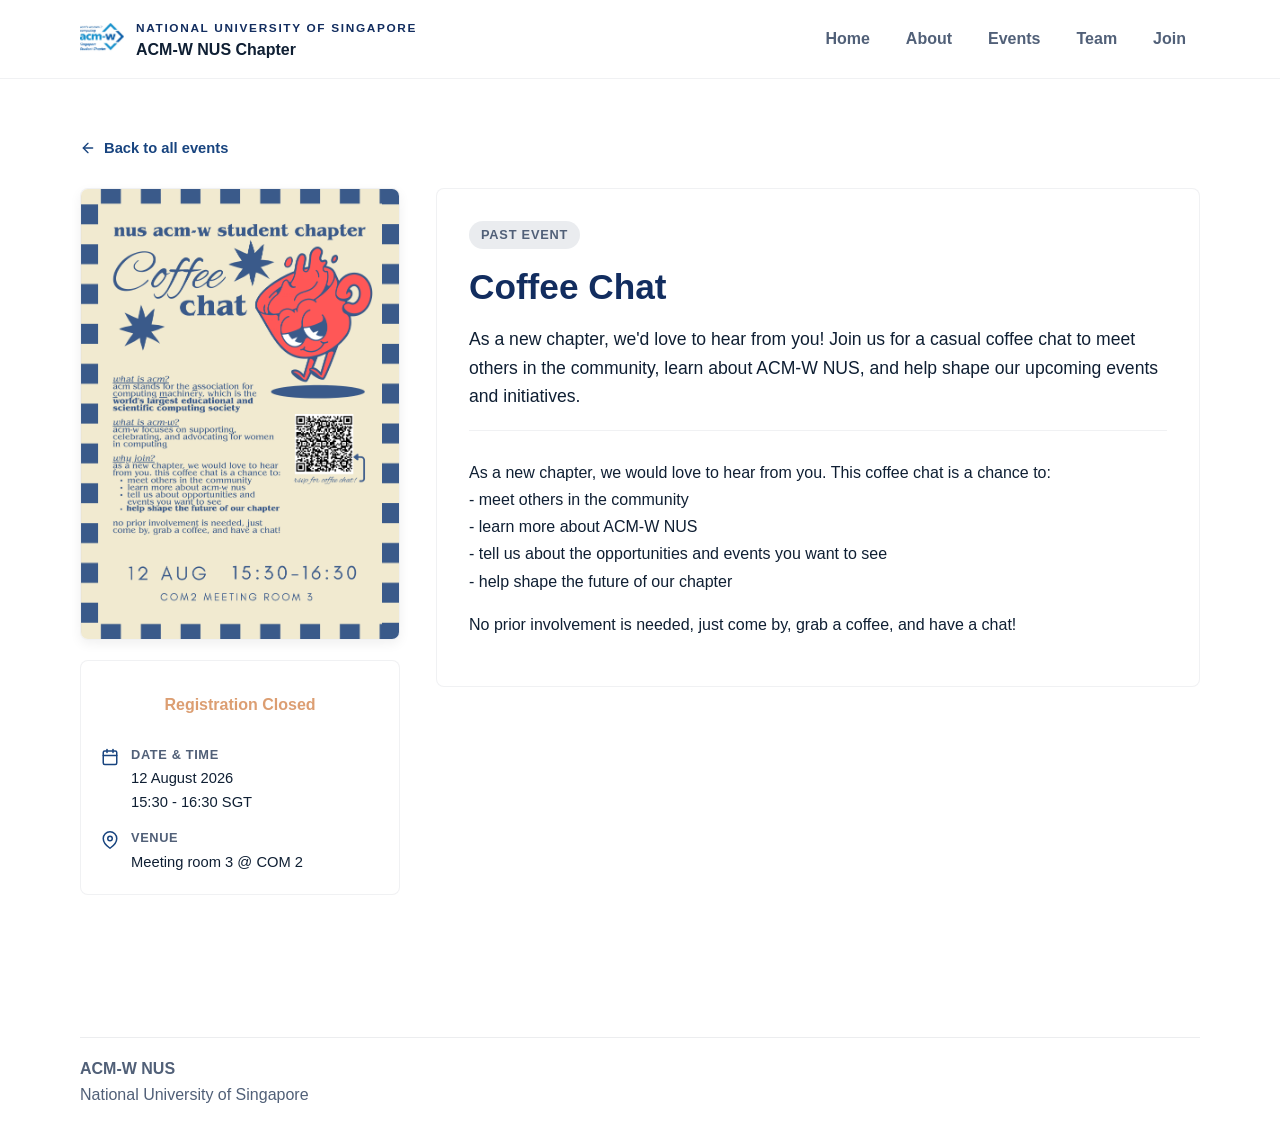
==== pages/event.html @ a2e70499 "feat: implement event details page" ====
<!doctype html>
<html lang="en">
  <head>
    <meta charset="utf-8">
    <meta name="viewport" content="width=device-width, initial-scale=1">
    <meta name="description" content="">
    <title></title>
    <link rel="stylesheet" href="../styles/site.css">
  </head>
  <body data-page="event">
    <div class="page-shell" data-page-content></div>
    <script type="module" src="../scripts/site.js"></script>
  </body>
</html>
---- styles/site.css ----
:root {
  --bg: #ffffff;
  --bg-alt: #f7f8fa;
  --surface: #ffffff;
  --surface-strong: #ffffff;
  --text: #0f1f33;
  --muted: #516078;
  --border: rgba(15, 31, 51, 0.06);
  --primary: #18447f;
  --primary-dark: #122d5f;
  --accent: #e67b26;
  --accent-dark: #c65f16;
  --accent-soft: rgba(230, 123, 38, 0.06);
  --shadow: none;
  --radius-xl: 0px;
  --radius-lg: 0px;
  --radius-md: 0px;
  --content-width: 1120px;
}

* {
  box-sizing: border-box;
}

html {
  scroll-behavior: smooth;
}

body {
  margin: 0;
  color: var(--text);
  font: 16px/1.6 Calibri, "Segoe UI", Arial, sans-serif;
  background: var(--bg);
}

img {
  max-width: 100%;
  display: block;
}

a {
  color: inherit;
  text-decoration: none;
}

a:hover {
  color: var(--primary);
}

.page-shell {
  min-height: 100vh;
}

.container {
  width: min(calc(100% - 32px), var(--content-width));
  margin: 0 auto;
}

.site-header {
  position: sticky;
  top: 0;
  z-index: 20;
  background: var(--surface-strong);
  border-bottom: 1px solid var(--border);
}

.site-header__inner {
  display: flex;
  align-items: center;
  justify-content: space-between;
  gap: 24px;
  padding: 16px 0;
}

.brand {
  display: flex;
  align-items: center;
  gap: 12px;
  min-width: 0;
}

.brand__logo {
  width: 44px;
  height: 44px;
  object-fit: contain;
  flex: 0 0 auto;
}

.brand__copy {
  min-width: 0;
}

.brand__eyebrow {
  margin: 0;
  font-size: 0.74rem;
  font-weight: 700;
  text-transform: uppercase;
  letter-spacing: 0.14em;
  color: var(--primary-dark);
}

.brand__title {
  margin: 2px 0 0;
  font-size: 1rem;
  font-weight: 700;
  line-height: 1.2;
  letter-spacing: 0;
}

.brand__title span {
  color: var(--muted);
  font-weight: 600;
}

.nav-toggle {
  display: none;
}

.site-nav {
  display: flex;
  align-items: center;
  gap: 8px;
  flex-wrap: wrap;
}

.site-nav a {
  padding: 10px 14px;
  border-radius: 0px;
  color: var(--muted);
  font-weight: 600;
  transition: background-color 0.15s ease, color 0.15s ease, transform 0.12s ease;
}

.site-nav a:hover,
.site-nav a[aria-current="page"] {
  color: #fff;
  background: var(--accent);
}

.site-main {
  padding: 34px 0 72px;
}

.hero {
  position: relative;
  overflow: hidden;
  border: none;
  border-radius: 0px;
  background: var(--surface);
  box-shadow: none;
}

.hero::before,
.hero::after {
  display: none;
}

.hero__inner {
  position: relative;
  z-index: 1;
  display: grid;
  grid-template-columns: 1.15fr 0.85fr;
  gap: 36px;
  padding: 42px;
  align-items: center;
}

.hero__inner--text-only {
  grid-template-columns: 1fr;
}

.eyebrow {
  display: inline-flex;
  align-items: center;
  gap: 8px;
  margin: 0 0 16px;
  padding: 7px 14px;
  border-radius: 0px;
  background: transparent;
  color: var(--accent-dark);
  font-size: 0.86rem;
  font-weight: 700;
  letter-spacing: 0.02em;
}

.hero h1,
.section h2,
.page-heading h1,
.card h3,
.event__body h3 {
  margin: 0;
  line-height: 1.08;
  letter-spacing: 0;
  font-family: Calibri, "Segoe UI", Arial, sans-serif;
  font-weight: 700;
  color: var(--primary-dark);
}

.hero h1 {
  font-size: clamp(2.5rem, 5vw, 5rem);
  max-width: 14ch;
}

.hero p {
  margin: 18px 0 0;
  max-width: 62ch;
  font-size: 1.06rem;
  color: var(--muted);
}

.hero__actions {
  display: flex;
  flex-wrap: wrap;
  gap: 12px;
  margin-top: 28px;
}

.button {
  display: inline-flex;
  align-items: center;
  justify-content: center;
  gap: 10px;
  min-height: 48px;
  padding: 0 18px;
  border: 1px solid transparent;
  border-radius: 0px;
  font-weight: 700;
  transition: transform 0.12s ease, background-color 0.12s ease;
}

.button:hover {
  transform: translateY(-1px);
}

.button--primary {
  color: #fff;
  background: var(--accent);
  box-shadow: none;
}

.button--secondary {
  color: var(--accent-dark);
  border-color: transparent;
  background: transparent;
}

.hero__panel {
  position: relative;
  padding: 0;
  border-radius: 0px;
  background: var(--primary);
  border: none;
  box-shadow: none;
}

.hero__panel img {
  width: 100%;
  border-radius: 0px;
  background: transparent;
  object-fit: contain;
}

.hero__stats {
  display: grid;
  grid-template-columns: repeat(3, minmax(0, 1fr));
  gap: 12px;
  margin-top: 16px;
}

.stat {
  padding: 14px 16px;
  border-radius: 0px;
  background: rgba(245,130,32,0.06);
}

.stat strong {
  display: block;
  font-size: 1.1rem;
}

.stat span {
  color: var(--muted);
  font-size: 0.9rem;
}

.section {
  margin-top: 28px;
  padding: 30px;
  border: 1px solid transparent;
  border-radius: 0px;
  background: transparent;
  box-shadow: none;
}

.section--plain {
  background: transparent;
  box-shadow: none;
}

.section__header {
  display: flex;
  align-items: end;
  justify-content: space-between;
  gap: 20px;
  margin-bottom: 20px;
}

.section__header p {
  margin: 0;
  color: var(--muted);
}

.section h2 {
  font-size: clamp(1.8rem, 3vw, 2.6rem);
}

.grid {
  display: grid;
  gap: 18px;
}

.grid--one {
  grid-template-columns: 1fr;
}

.grid--three {
  grid-template-columns: repeat(3, minmax(0, 1fr));
}

.grid--two {
  grid-template-columns: repeat(2, minmax(0, 1fr));
}

.card {
  padding: 22px;
  border-radius: 0px;
  border: 1px solid rgba(15, 31, 51, 0.04);
  background: var(--surface-strong);
}

.card--soft {
  background: #fff;
}

.card h3 {
  margin: 0 0 10px;
  font-size: 1.16rem;
}

.card p {
  margin: 0;
  color: var(--muted);
}

.card__meta {
  display: inline-flex;
  align-items: center;
  gap: 8px;
  margin-bottom: 14px;
  padding: 6px 12px;
  border-radius: 0px;
  background: transparent;
  color: var(--accent-dark);
  font-size: 0.84rem;
  font-weight: 700;
}

.affiliation {
  display: grid;
  grid-template-columns: minmax(0, 1fr) minmax(160px, 280px);
  gap: 28px;
  align-items: center;
}

.affiliation p {
  margin: 0;
  color: var(--muted);
}

.affiliation-logo {
  display: flex;
  align-items: center;
  justify-content: flex-end;
}

.affiliation-logo img {
  width: min(280px, 100%);
  height: auto;
  object-fit: contain;
}

.event-list {
  display: flex;
  flex-direction: column;
  gap: 20px;
}

.event {
  display: flex;
  flex-direction: row;
  gap: 24px;
  align-items: stretch;
  padding: 20px;
  background: var(--surface);
  border: 1px solid var(--border);
  border-radius: 8px;
  box-shadow: 0 2px 8px rgba(0, 0, 0, 0.04);
  transition: transform 0.25s cubic-bezier(0.16, 1, 0.3, 1), box-shadow 0.25s cubic-bezier(0.16, 1, 0.3, 1);
}

.event:hover {
  box-shadow: 0 12px 28px rgba(15, 31, 51, 0.1);
  transform: translateY(-4px);
}

.event__poster-box {
  flex: 0 0 200px;
  max-width: 200px;
  border-radius: 4px;
  overflow: hidden;
  background: var(--bg-alt);
  display: flex;
  align-items: center;
  justify-content: center;
  border: 1px solid var(--border);
}

.event__poster-box a {
  display: block;
  width: 100%;
  height: 100%;
}

.event__poster-img {
  width: 100%;
  height: 100%;
  max-height: 260px;
  object-fit: cover;
  display: block;
  transition: transform 0.3s ease;
}

.event:hover .event__poster-img {
  transform: scale(1.03);
}

.event__details {
  flex: 1;
  display: flex;
  flex-direction: column;
  justify-content: center;
}

.event__header-meta {
  display: flex;
  flex-wrap: wrap;
  align-items: center;
  gap: 10px;
  margin-bottom: 10px;
}

.event__date-badge,
.event__venue-badge {
  display: inline-flex;
  align-items: center;
  gap: 6px;
  font-size: 0.84rem;
  font-weight: 600;
  padding: 4px 10px;
  border-radius: 4px;
}

.event__date-badge {
  background: rgba(24, 68, 127, 0.08);
  color: var(--primary-dark);
}

.event__venue-badge {
  background: rgba(230, 123, 38, 0.1);
  color: var(--accent-dark);
}

.icon-svg {
  flex-shrink: 0;
}

.event__title {
  margin: 0 0 8px 0;
  font-size: 1.25rem;
  color: var(--text);
  font-weight: 700;
  line-height: 1.3;
}

.event__title a {
  color: var(--text);
  transition: color 0.2s ease;
}

.event__title a:hover {
  color: var(--primary);
}

.event__summary {
  margin: 0 0 10px 0;
  color: var(--muted);
  font-size: 0.95rem;
  line-height: 1.5;
}

.tag-row {
  display: flex;
  flex-wrap: wrap;
  gap: 8px;
  margin-top: 14px;
}

.tag {
  padding: 6px 12px;
  border-radius: 0px;
  background: var(--accent);
  color: #fff;
  font-size: 0.84rem;
  font-weight: 700;
}

.profile {
  display: flex;
  align-items: center;
  gap: 14px;
}

.profile__avatar {
  width: 58px;
  height: 58px;
  border-radius: 0px;
  background: var(--accent);
  display: grid;
  place-items: center;
  color: #fff;
  font-weight: 800;
}

.profile {
  padding: 12px 14px;
  background: var(--bg-alt);
  border-left: 6px solid var(--accent);
}

.profile + .profile {
  margin-top: 12px;
}

.profile__name {
  margin: 0;
  font-weight: 800;
}

.profile__role {
  margin: 2px 0 0;
  color: var(--muted);
  font-size: 0.92rem;
}

.profile__summary {
  margin: 16px 0 0;
  color: var(--muted);
}

.section__cta {
  display: flex;
  justify-content: space-between;
  align-items: center;
  gap: 20px;
  margin-top: 24px;
  padding: 22px;
  border-radius: 0px;
  background: transparent;
}

.section__cta--stacked {
  justify-content: flex-start;
  align-items: flex-start;
  flex-wrap: wrap;
}

.section__actions {
  display: flex;
  flex-wrap: wrap;
  gap: 12px;
}

.section__cta p {
  margin: 0;
  color: var(--muted);
}

.page-heading {
  display: grid;
  gap: 10px;
  margin-bottom: 22px;
}

.page-heading h1 {
  margin: 0;
  font-size: clamp(2.2rem, 4vw, 3.5rem);
  line-height: 1.05;
  letter-spacing: 0;
  font-family: Calibri, "Segoe UI", Arial, sans-serif;
  font-weight: 700;
}

.page-heading p {
  margin: 0;
  color: var(--muted);
}

.footer {
  padding: 22px 0 36px;
  color: var(--muted);
}

.footer__inner {
  display: flex;
  align-items: center;
  justify-content: space-between;
  gap: 20px;
  padding-top: 18px;
  border-top: 1px solid rgba(15, 31, 51, 0.08);
}

.footer__links {
  display: flex;
  flex-wrap: wrap;
  gap: 14px;
}

.utility-note {
  padding: 16px 18px;
  border-radius: 0px;
  background: transparent;
  border: 1px solid rgba(15, 31, 51, 0.04);
  color: var(--muted);
}

.join-tabs {
  display: grid;
  gap: 24px;
}

.join-tabs__list {
  display: flex;
  flex-wrap: wrap;
  gap: 8px;
  border-bottom: 1px solid rgba(15, 31, 51, 0.08);
}

.join-tabs__button {
  appearance: none;
  border: 0;
  border-bottom: 4px solid transparent;
  border-radius: 0px;
  background: transparent;
  color: var(--muted);
  cursor: pointer;
  font: inherit;
  font-weight: 800;
  padding: 12px 16px;
}

.join-tabs__button:hover,
.join-tabs__button[aria-selected="true"] {
  color: var(--accent-dark);
  border-bottom-color: var(--accent);
}

.join-tabs__panel {
  display: grid;
  gap: 24px;
}

.join-tabs__panel[hidden] {
  display: none;
}

.join-tabs__block {
  display: grid;
  gap: 18px;
}

@media (max-width: 960px) {
  .site-header__inner,
  .hero__inner,
  .section__header,
  .section__cta,
  .footer__inner {
    grid-template-columns: 1fr;
    display: grid;
  }

  .site-header__inner {
    align-items: start;
  }

  .site-nav {
    justify-content: flex-start;
  }

  .hero__inner {
    padding: 28px;
  }

  .grid--three,
  .grid--one,
  .grid--two,
  .hero__stats,
  .affiliation {
    grid-template-columns: 1fr;
  }

  .affiliation-logo {
    justify-content: flex-start;
  }
}

@media (max-width: 720px) {
  body {
    font-size: 15px;
  }

  .container {
    width: min(calc(100% - 24px), var(--content-width));
  }

  .site-header__inner {
    gap: 12px;
  }

  .brand {
    align-items: flex-start;
  }

  .site-nav {
    gap: 6px;
  }

  .site-nav a {
    padding: 8px 11px;
  }

  .hero__inner,
  .section {
    padding: 20px;
  }

  .event {
    flex-direction: column;
  }

  .event__poster-box {
    flex: none;
    max-width: 100%;
    width: 100%;
  }

  .event__poster-img {
    max-height: 320px;
  }

  .section__cta,
  .footer__inner {
    gap: 14px;
  }
}

/* Event Card Footer Actions */
.event__footer-row {
  display: flex;
  align-items: center;
  justify-content: space-between;
  gap: 16px;
  margin-top: 14px;
  flex-wrap: wrap;
}

.event__actions {
  display: flex;
  align-items: center;
  gap: 8px;
}

.button--sm {
  padding: 6px 14px;
  font-size: 0.86rem;
}

.button--lg {
  padding: 12px 24px;
  font-size: 1.05rem;
}

.button--full {
  width: 100%;
  justify-content: center;
  text-align: center;
  display: inline-flex;
}

.button--disabled {
  opacity: 0.6;
  cursor: not-allowed;
  pointer-events: none;
}

/* Event Detail Page */
.event-detail-page {
  padding: 24px 0 48px;
}

.event-detail-header {
  margin-bottom: 24px;
}

.back-link {
  display: inline-flex;
  align-items: center;
  gap: 8px;
  font-size: 0.92rem;
  font-weight: 600;
  color: var(--primary);
  transition: color 0.2s ease;
}

.back-link:hover {
  color: var(--accent);
}

.event-detail {
  display: grid;
  grid-template-columns: 320px 1fr;
  gap: 36px;
  align-items: start;
}

.event-detail__sidebar {
  display: flex;
  flex-direction: column;
  gap: 20px;
}

.event-detail__poster-card {
  border-radius: 8px;
  overflow: hidden;
  border: 1px solid var(--border);
  box-shadow: 0 4px 12px rgba(0, 0, 0, 0.06);
  background: var(--surface);
}

.event-detail__poster-img {
  width: 100%;
  height: auto;
  display: block;
  transition: transform 0.3s ease;
}

.event-detail__poster-card:hover .event-detail__poster-img {
  transform: scale(1.02);
}

.event-detail__cta-card {
  padding: 20px;
  background: var(--surface);
  border: 1px solid var(--border);
  border-radius: 8px;
  display: flex;
  flex-direction: column;
  gap: 16px;
}

.event-detail__info-list {
  display: flex;
  flex-direction: column;
  gap: 14px;
}

.event-detail__info-item {
  display: flex;
  align-items: flex-start;
  gap: 12px;
  font-size: 0.92rem;
  color: var(--text);
}

.event-detail__info-item svg {
  margin-top: 3px;
  color: var(--primary);
  flex-shrink: 0;
}

.event-detail__info-item strong {
  display: block;
  font-size: 0.8rem;
  text-transform: uppercase;
  letter-spacing: 0.05em;
  color: var(--muted);
  margin-bottom: 2px;
}

.event-detail__main {
  background: var(--surface);
  padding: 32px;
  border: 1px solid var(--border);
  border-radius: 8px;
}

.event-detail__meta-top {
  display: flex;
  align-items: center;
  gap: 12px;
  flex-wrap: wrap;
  margin-bottom: 16px;
}

.event-status-badge {
  display: inline-block;
  padding: 4px 12px;
  border-radius: 20px;
  font-size: 0.8rem;
  font-weight: 700;
  text-transform: uppercase;
  letter-spacing: 0.06em;
}

.event-status-badge--upcoming {
  background: rgba(230, 123, 38, 0.12);
  color: var(--accent-dark);
}

.event-status-badge--past {
  background: rgba(81, 96, 120, 0.12);
  color: var(--muted);
}

.event-detail__title {
  margin: 0 0 16px 0;
  font-size: 2.2rem;
  line-height: 1.25;
  color: var(--primary-dark);
  font-weight: 800;
}

.event-detail__lead {
  font-size: 1.1rem;
  line-height: 1.6;
  color: var(--text);
  margin: 0 0 28px 0;
  padding-bottom: 20px;
  border-bottom: 1px solid var(--border);
  font-weight: 500;
}

.event-detail__description {
  color: var(--text);
  font-size: 1rem;
  line-height: 1.7;
}

.event-detail__description h3 {
  margin: 28px 0 12px 0;
  font-size: 1.3rem;
  color: var(--primary-dark);
}

.event-detail__description p {
  margin: 0 0 16px 0;
}

.event-detail__description ul {
  margin: 0 0 20px 0;
  padding-left: 20px;
}

.event-detail__description li {
  margin-bottom: 8px;
}

@media (max-width: 860px) {
  .event-detail {
    grid-template-columns: 1fr;
  }
}
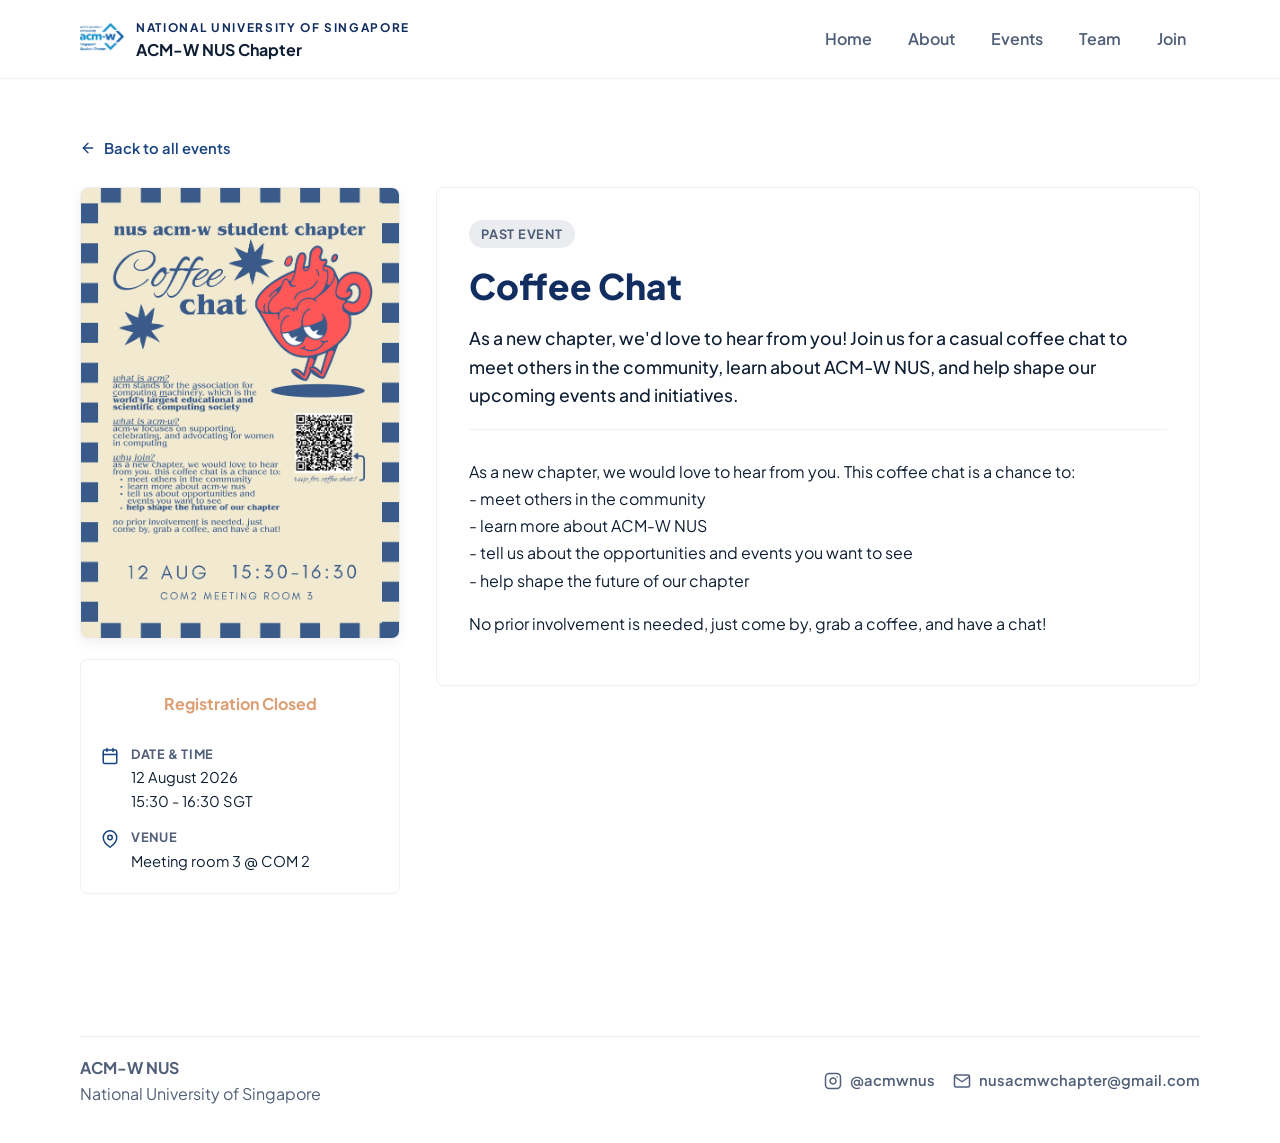
==== commit 73d79547: "refactor: migrate page structure to directory-based routing" ====
--- a/pages/event.html
+++ b/pages/event.html
@@ -1,14 +1,8 @@
 <!doctype html>
-<html lang="en">
+<html>
   <head>
-    <meta charset="utf-8">
-    <meta name="viewport" content="width=device-width, initial-scale=1">
-    <meta name="description" content="">
-    <title></title>
-    <link rel="stylesheet" href="../styles/site.css">
+    <meta http-equiv="refresh" content="0; url=../event/">
+    <script>window.location.replace("../event/" + window.location.search);</script>
   </head>
-  <body data-page="event">
-    <div class="page-shell" data-page-content></div>
-    <script type="module" src="../scripts/site.js"></script>
-  </body>
+  <body></body>
 </html>
